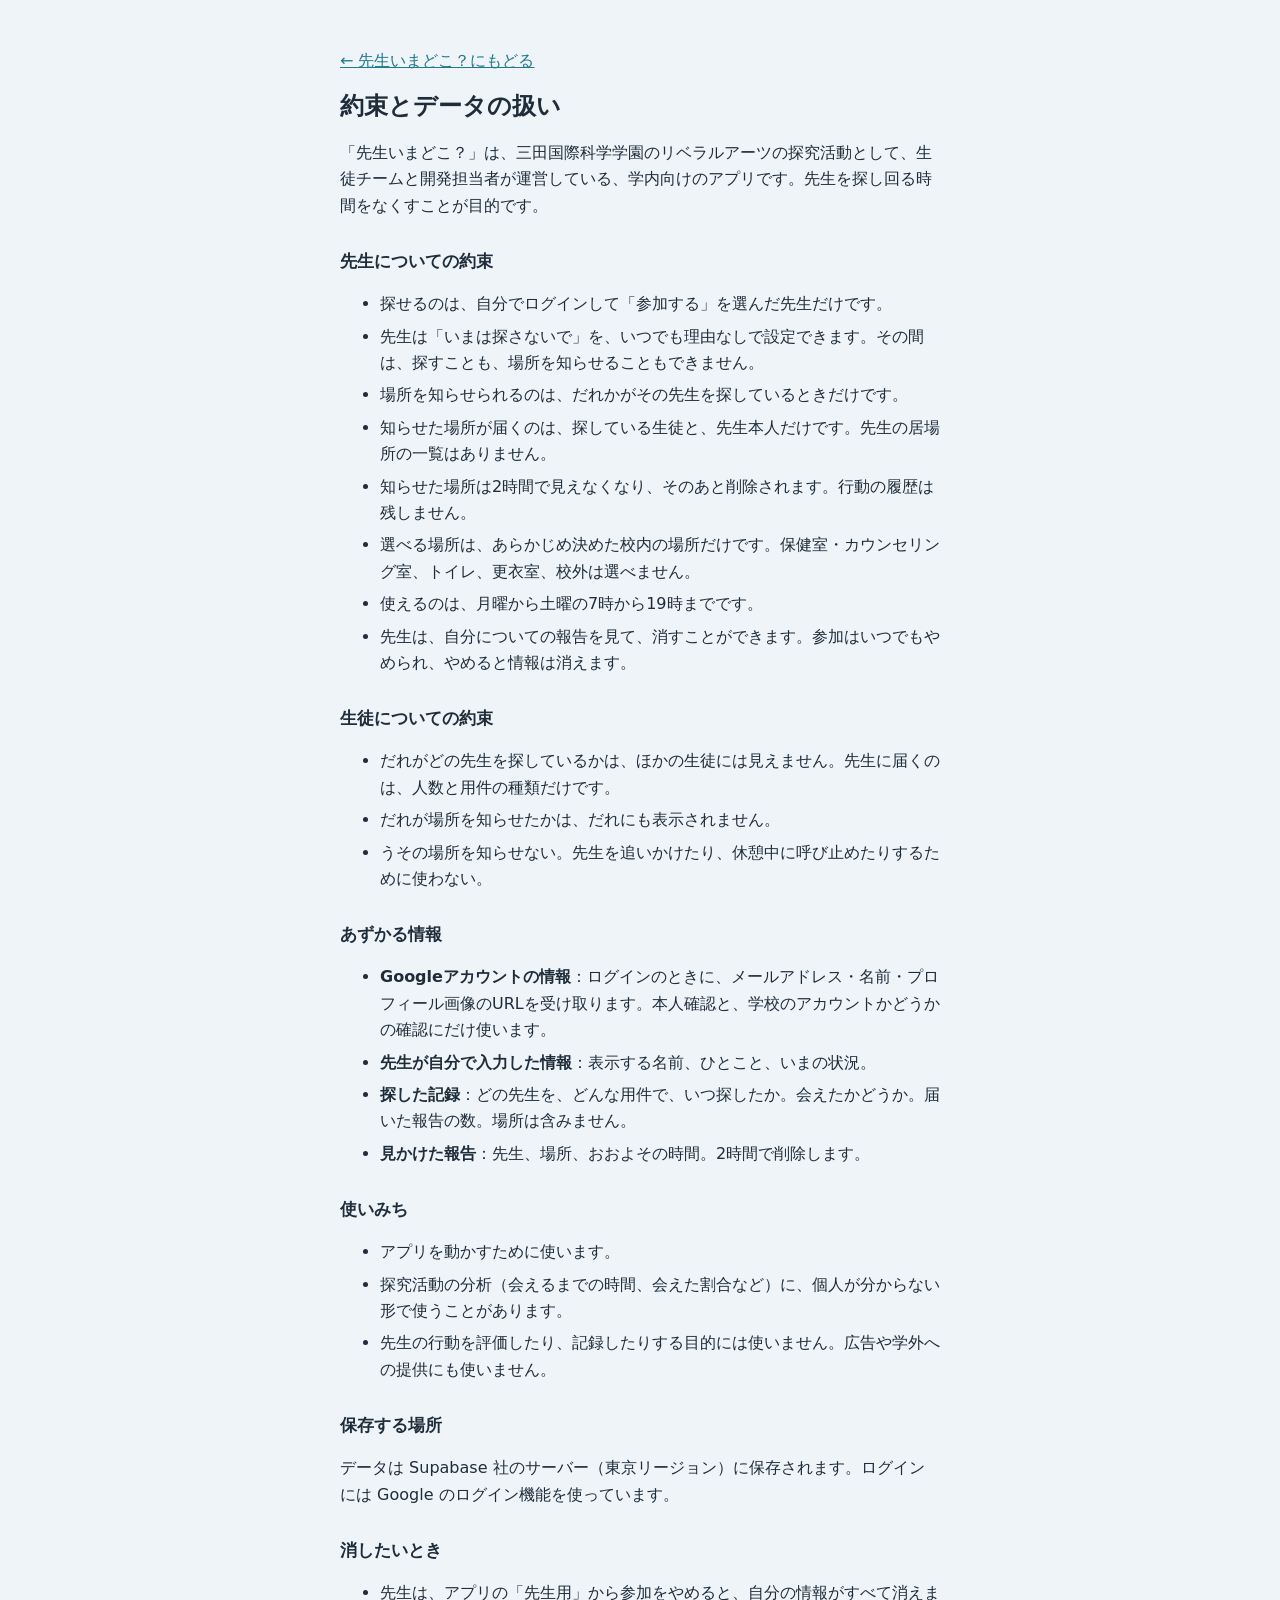
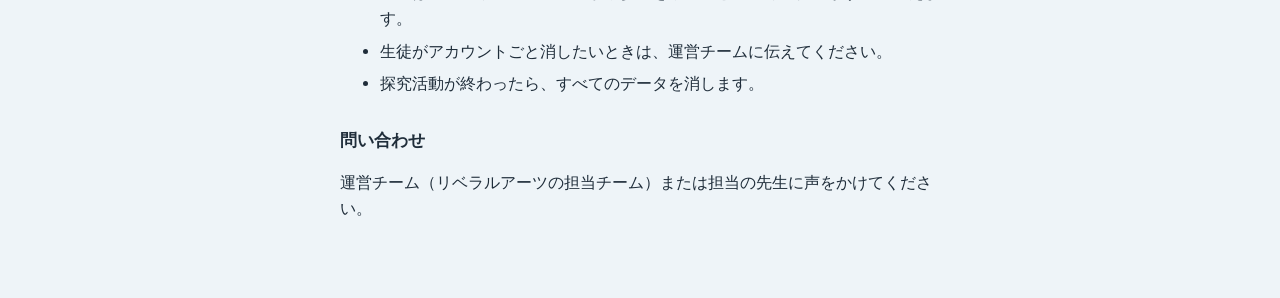
==== privacy.html @ c11f92f1 "先生いまどこ？ 試作版を追加 生徒が先生を「さがす」と、見かけた生徒が校内マップで場所を知らせるPWA。 探せるのは参加を選んだ先生だけで、報告は探している本人と先生本人にだけ届き、 2時間で見えなく" ====
<!doctype html>
<html lang="ja">
<head>
<meta charset="utf-8">
<meta name="viewport" content="width=device-width, initial-scale=1">
<title>約束とデータの扱い｜先生いまどこ？</title>
<link rel="icon" href="icon.svg" type="image/svg+xml">
<link rel="stylesheet" href="style.css?v=1">
</head>
<body>
<div class="doc">
<p><a href="./">← 先生いまどこ？にもどる</a></p>
<h1>約束とデータの扱い</h1>
<p>「先生いまどこ？」は、三田国際科学学園のリベラルアーツの探究活動として、生徒チームと開発担当者が運営している、学内向けのアプリです。先生を探し回る時間をなくすことが目的です。</p>

<h2>先生についての約束</h2>
<ul>
  <li>探せるのは、自分でログインして「参加する」を選んだ先生だけです。</li>
  <li>先生は「いまは探さないで」を、いつでも理由なしで設定できます。その間は、探すことも、場所を知らせることもできません。</li>
  <li>場所を知らせられるのは、だれかがその先生を探しているときだけです。</li>
  <li>知らせた場所が届くのは、探している生徒と、先生本人だけです。先生の居場所の一覧はありません。</li>
  <li>知らせた場所は2時間で見えなくなり、そのあと削除されます。行動の履歴は残しません。</li>
  <li>選べる場所は、あらかじめ決めた校内の場所だけです。保健室・カウンセリング室、トイレ、更衣室、校外は選べません。</li>
  <li>使えるのは、月曜から土曜の7時から19時までです。</li>
  <li>先生は、自分についての報告を見て、消すことができます。参加はいつでもやめられ、やめると情報は消えます。</li>
</ul>

<h2>生徒についての約束</h2>
<ul>
  <li>だれがどの先生を探しているかは、ほかの生徒には見えません。先生に届くのは、人数と用件の種類だけです。</li>
  <li>だれが場所を知らせたかは、だれにも表示されません。</li>
  <li>うその場所を知らせない。先生を追いかけたり、休憩中に呼び止めたりするために使わない。</li>
</ul>

<h2>あずかる情報</h2>
<ul>
  <li><b>Googleアカウントの情報</b>：ログインのときに、メールアドレス・名前・プロフィール画像のURLを受け取ります。本人確認と、学校のアカウントかどうかの確認にだけ使います。</li>
  <li><b>先生が自分で入力した情報</b>：表示する名前、ひとこと、いまの状況。</li>
  <li><b>探した記録</b>：どの先生を、どんな用件で、いつ探したか。会えたかどうか。届いた報告の数。場所は含みません。</li>
  <li><b>見かけた報告</b>：先生、場所、おおよその時間。2時間で削除します。</li>
</ul>

<h2>使いみち</h2>
<ul>
  <li>アプリを動かすために使います。</li>
  <li>探究活動の分析（会えるまでの時間、会えた割合など）に、個人が分からない形で使うことがあります。</li>
  <li>先生の行動を評価したり、記録したりする目的には使いません。広告や学外への提供にも使いません。</li>
</ul>

<h2>保存する場所</h2>
<p>データは Supabase 社のサーバー（東京リージョン）に保存されます。ログインには Google のログイン機能を使っています。</p>

<h2>消したいとき</h2>
<ul>
  <li>先生は、アプリの「先生用」から参加をやめると、自分の情報がすべて消えます。</li>
  <li>生徒がアカウントごと消したいときは、運営チームに伝えてください。</li>
  <li>探究活動が終わったら、すべてのデータを消します。</li>
</ul>

<h2>問い合わせ</h2>
<p>運営チーム（リベラルアーツの担当チーム）または担当の先生に声をかけてください。</p>
</div>
</body>
</html>
---- style.css ----
:root {
  --bg: #eef4f8; --card: #ffffff; --line: #d5e1ea; --text: #1f2d3a; --mute: #6a7b8a;
  --accent: #1f7a8c; --accent-ink: #ffffff; --soft: #dff0f3; --warn: #b8502f; --hot: #f2a33a;
}
* { box-sizing: border-box; -webkit-tap-highlight-color: transparent; }
html, body { margin: 0; min-height: 100%; }
body { background: var(--bg); color: var(--text); line-height: 1.65;
  font-family: "Hiragino Maru Gothic ProN", "Hiragino Sans", "Noto Sans JP", "Yu Gothic", system-ui, sans-serif; }
[hidden] { display: none !important; }
button, input, select { font: inherit; color: inherit; }
button { cursor: pointer; }
a { color: var(--accent); }
.center { max-width: 420px; margin: 0 auto; padding: 12vh 24px 40px; text-align: center; }
.logo { font-size: 64px; line-height: 1; margin-bottom: 8px; }
.center h1 { font-size: 28px; margin: 0 0 12px; }
.lead { color: var(--mute); margin: 0 0 28px; }
.small { font-size: 12.5px; color: var(--mute); margin: 16px 0 0; }
.error { color: var(--warn); font-size: 14px; background: #fbe9e2; border-radius: 12px; padding: 10px 14px; }
.banner { background: #fff3d6; border: 1px solid #f0d9a0; border-radius: 12px; padding: 10px 14px; font-size: 13.5px; margin: 0 0 12px; }
main { max-width: 560px; margin: 0 auto; padding: calc(18px + env(safe-area-inset-top)) 16px 110px; }
header { margin: 8px 4px 16px; }
.eyebrow { color: var(--accent); font-size: 13px; letter-spacing: .1em; margin: 0 0 4px; font-weight: 600; }
h1 { font-size: 24px; line-height: 1.4; margin: 0; }
h2 { font-size: 15px; margin: 0 0 8px; }
.note { font-size: 13px; color: var(--mute); margin: -4px 4px 14px; }
.card { background: var(--card); border: 1px solid var(--line); border-radius: 18px; padding: 16px; margin-bottom: 12px; }
.card.hot { border-color: var(--hot); box-shadow: 0 0 0 2px #f2a33a33; }
input, select { width: 100%; background: #fff; border: 1px solid var(--line); border-radius: 12px; padding: 12px; }
input:focus, select:focus { outline: 2px solid var(--accent); outline-offset: 1px; }
#filter { margin-bottom: 12px; }
label { display: block; font-size: 14px; font-weight: 600; margin: 10px 0 6px; }
.row { display: flex; gap: 8px; flex-wrap: wrap; align-items: center; }
.row input { flex: 1; min-width: 0; }
.row3 { display: grid; grid-template-columns: repeat(3, 1fr); gap: 6px; }
.primary { width: 100%; min-height: 54px; border: 0; border-radius: 27px; margin-top: 8px; background: var(--accent); color: var(--accent-ink); font-size: 16px; font-weight: 700; }
.primary.sm { min-height: 48px; font-size: 13.5px; border-radius: 14px; padding: 4px; }
.primary:disabled { opacity: .45; }
.ghost { display: inline-flex; align-items: center; justify-content: center; text-decoration: none; background: transparent; border: 1px solid var(--line); border-radius: 12px; min-height: 44px; padding: 8px 14px; font-size: 14px; color: var(--text); }
.ghost.warn { color: var(--warn); }
.ghost.on { background: var(--soft); border-color: var(--accent); color: var(--accent); font-weight: 700; }
.ghost:disabled { opacity: .5; }
.chips { display: flex; gap: 6px; flex-wrap: wrap; margin-top: 8px; }
.chips p { width: 100%; margin: 0; font-size: 13px; color: var(--mute); }
.t-head { display: flex; align-items: center; gap: 10px; }
.t-head .sp { flex: 1; }
.t-name { font-size: 17px; font-weight: 700; }
.t-note { font-size: 12.5px; color: var(--mute); }
.status { font-size: 13.5px; background: var(--soft); border-radius: 12px; padding: 8px 12px; margin: 10px 0 0; }
.status.off { background: #f1f1f1; color: var(--mute); }
.status small { color: var(--mute); }
.sight { list-style: none; margin: 10px 0 0; padding: 0; }
.sight li { display: flex; gap: 8px; align-items: center; padding: 8px 0; border-top: 1px dashed var(--line); font-size: 14.5px; }
.sight li b { flex: 1; }
.sight li span { color: var(--mute); font-size: 12.5px; white-space: nowrap; }
.waiting { font-size: 13.5px; color: var(--mute); margin: 10px 0 0; }
.rules { margin: 0; padding-left: 20px; font-size: 14px; }
.rules li { margin-bottom: 4px; }
.empty { text-align: center; color: var(--mute); padding: 30px 12px; font-size: 14px; }
.x { background: none; border: 0; color: var(--mute); font-size: 22px; min-width: 40px; min-height: 40px; padding: 0; }
.seg { display: flex; gap: 6px; margin-bottom: 8px; }
.seg button { flex: 1; min-height: 40px; border-radius: 10px; border: 1px solid var(--line); background: #fff; font-size: 14px; }
.seg button.on { background: var(--accent); color: #fff; border-color: var(--accent); font-weight: 700; }
/* 地図 */
.fmap { width: 100%; height: auto; display: block; background: #f7fafc; border: 1px solid var(--line); border-radius: 14px; touch-action: manipulation; }
.fmap .room rect { stroke: #ffffff; stroke-width: 1.5; }
.fmap .room text { font-size: 9px; text-anchor: middle; fill: #1f2d3a; pointer-events: none; font-weight: 600; }
.fmap .room .num { font-size: 6.5px; fill: #5b6b78; font-weight: 400; }
.fmap .room.sel-able { cursor: pointer; }
.fmap .k-jhs rect { fill: #cfe6f5; } .fmap .k-shs rect { fill: #f6d9c4; } .fmap .k-staff rect { fill: #cfe9cf; }
.fmap .k-special rect { fill: #ffffff; stroke: #9fb1bf; } .fmap .k-common rect { fill: #f3ecd0; } .fmap .k-closed rect { fill: #e6e6e6; }
.fmap .k-closed text { fill: #9aa3aa; }
.fmap .room.picked rect { fill: var(--accent); stroke: #0e4b57; } .fmap .room.picked text { fill: #fff; }
.fmap .room.seen rect { stroke: var(--hot); stroke-width: 3; }
.fmap .pin { fill: var(--hot); stroke: #fff; stroke-width: 1.5; } .fmap .pin-t { font-size: 8px; fill: #fff; text-anchor: middle; font-weight: 700; pointer-events: none; }
.fmap .star { font-size: 13px; text-anchor: middle; pointer-events: none; }
.legend { font-size: 11.5px; color: var(--mute); margin: 6px 2px 0; }
.sheet { position: fixed; inset: 0; z-index: 30; background: #1f2d3a66; display: flex; align-items: flex-end; justify-content: center; }
.sheet-body { background: var(--bg); width: 100%; max-width: 560px; max-height: 94vh; overflow: auto; border-radius: 20px 20px 0 0; padding: 12px 14px calc(16px + env(safe-area-inset-bottom)); }
.sheet-head { display: flex; align-items: center; justify-content: space-between; margin-bottom: 6px; }
.picked { font-size: 14px; margin: 10px 2px 2px; font-weight: 600; }
#tabs { position: fixed; left: 0; right: 0; bottom: 0; display: flex; justify-content: center; background: rgba(238,244,248,.95); backdrop-filter: blur(10px); border-top: 1px solid var(--line); padding-bottom: env(safe-area-inset-bottom); }
#tabs button { flex: 1; max-width: 140px; background: none; border: 0; padding: 9px 0 11px; font-size: 11px; color: var(--mute); position: relative; }
#tabs button span { display: block; font-size: 20px; filter: grayscale(1) opacity(.55); }
#tabs button.on { color: var(--accent); font-weight: 600; }
#tabs button.on span { filter: none; }
#badge { position: absolute; top: 4px; left: calc(50% + 8px); min-width: 18px; height: 18px; border-radius: 9px; background: var(--hot); color: #fff; font-size: 11px; font-style: normal; font-weight: 700; line-height: 18px; padding: 0 4px; }
#toast { position: fixed; left: 50%; bottom: 92px; transform: translateX(-50%); z-index: 40; background: var(--text); color: #fff; padding: 10px 18px; border-radius: 20px; font-size: 14px; max-width: 88vw; text-align: center; }
.doc { max-width: 640px; margin: 0 auto; padding: 32px 20px 60px; }
.doc h1 { font-size: 24px; } .doc h2 { font-size: 17px; margin-top: 28px; } .doc li { margin-bottom: 6px; }
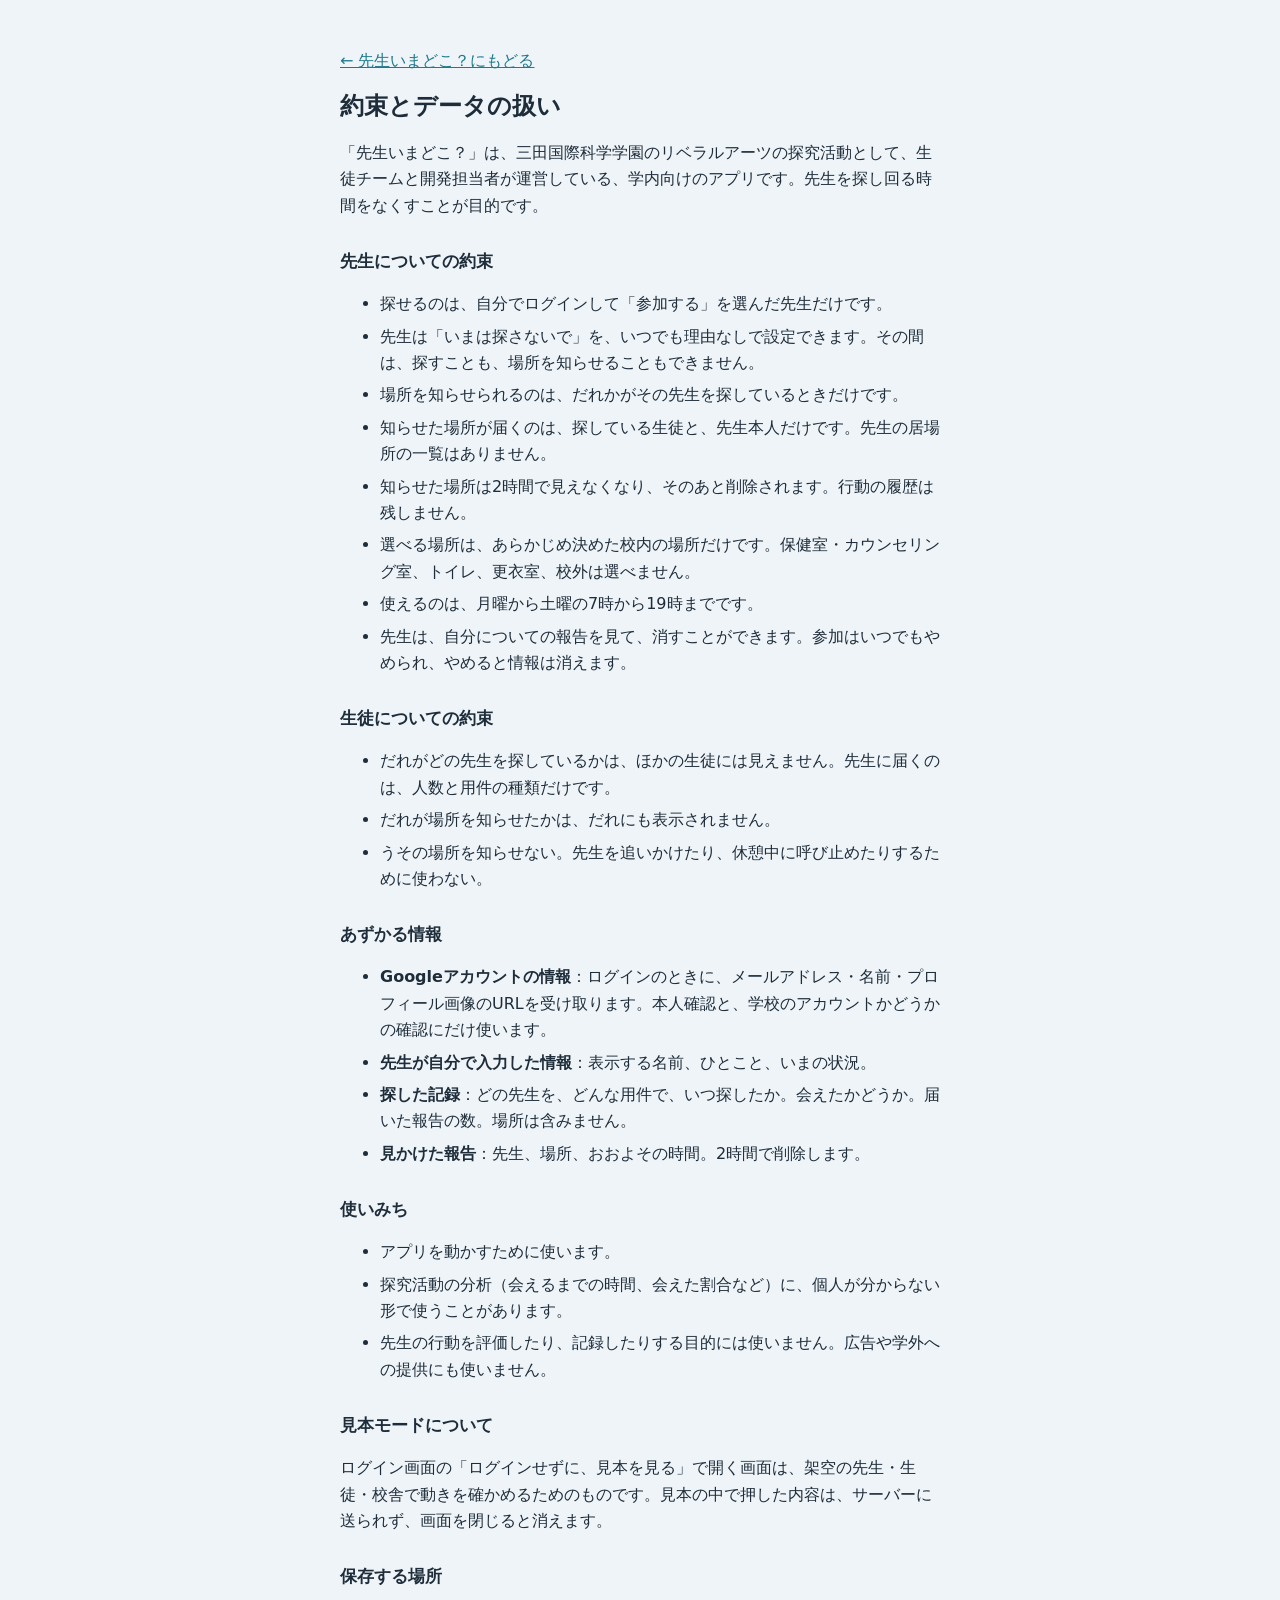
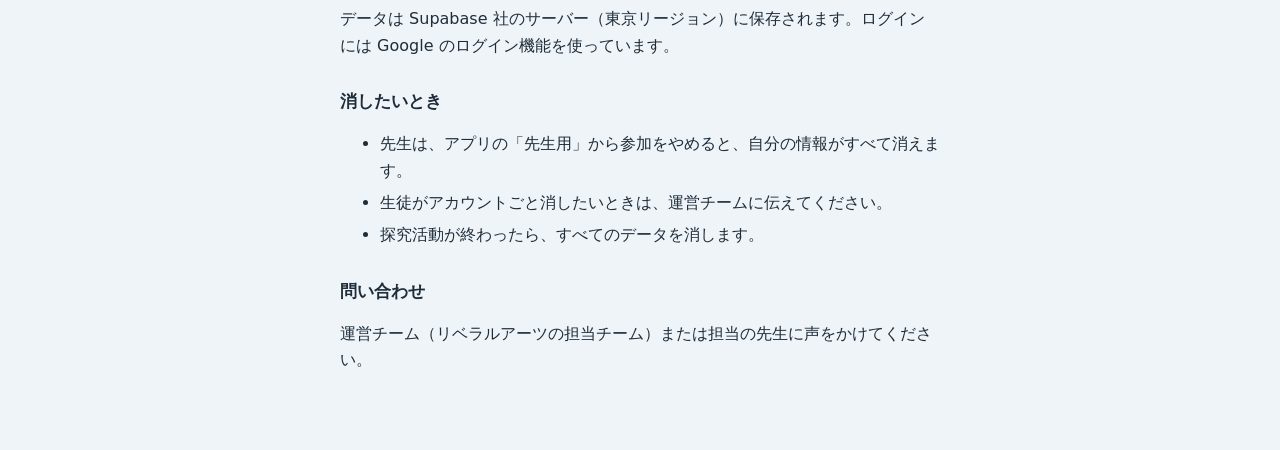
==== commit c2900db7: "見本モードを追加 — ログインせずに架空の先生・生徒・校舎でひととおりの動きを見られる（v2） - ログイン画面に「ログインせずに、見本を見る」ボタン（URL ?demo でも入れる） - さがす／こ" ====
--- a/privacy.html
+++ b/privacy.html
@@ -5,7 +5,7 @@
 <meta name="viewport" content="width=device-width, initial-scale=1">
 <title>約束とデータの扱い｜先生いまどこ？</title>
 <link rel="icon" href="icon.svg" type="image/svg+xml">
-<link rel="stylesheet" href="style.css?v=1">
+<link rel="stylesheet" href="style.css?v=2">
 </head>
 <body>
 <div class="doc">
@@ -47,6 +47,9 @@
   <li>先生の行動を評価したり、記録したりする目的には使いません。広告や学外への提供にも使いません。</li>
 </ul>
 
+<h2>見本モードについて</h2>
+<p>ログイン画面の「ログインせずに、見本を見る」で開く画面は、架空の先生・生徒・校舎で動きを確かめるためのものです。見本の中で押した内容は、サーバーに送られず、画面を閉じると消えます。</p>
+
 <h2>保存する場所</h2>
 <p>データは Supabase 社のサーバー（東京リージョン）に保存されます。ログインには Google のログイン機能を使っています。</p>
 
--- a/style.css
+++ b/style.css
@@ -39,6 +39,8 @@
 .ghost.warn { color: var(--warn); }
 .ghost.on { background: var(--soft); border-color: var(--accent); color: var(--accent); font-weight: 700; }
 .ghost:disabled { opacity: .5; }
+.ghost.wide { width: 100%; margin-top: 14px; }
+.linkbtn { background: none; border: 0; padding: 0 2px; color: var(--accent); text-decoration: underline; font-size: inherit; }
 .chips { display: flex; gap: 6px; flex-wrap: wrap; margin-top: 8px; }
 .chips p { width: 100%; margin: 0; font-size: 13px; color: var(--mute); }
 .t-head { display: flex; align-items: center; gap: 10px; }
